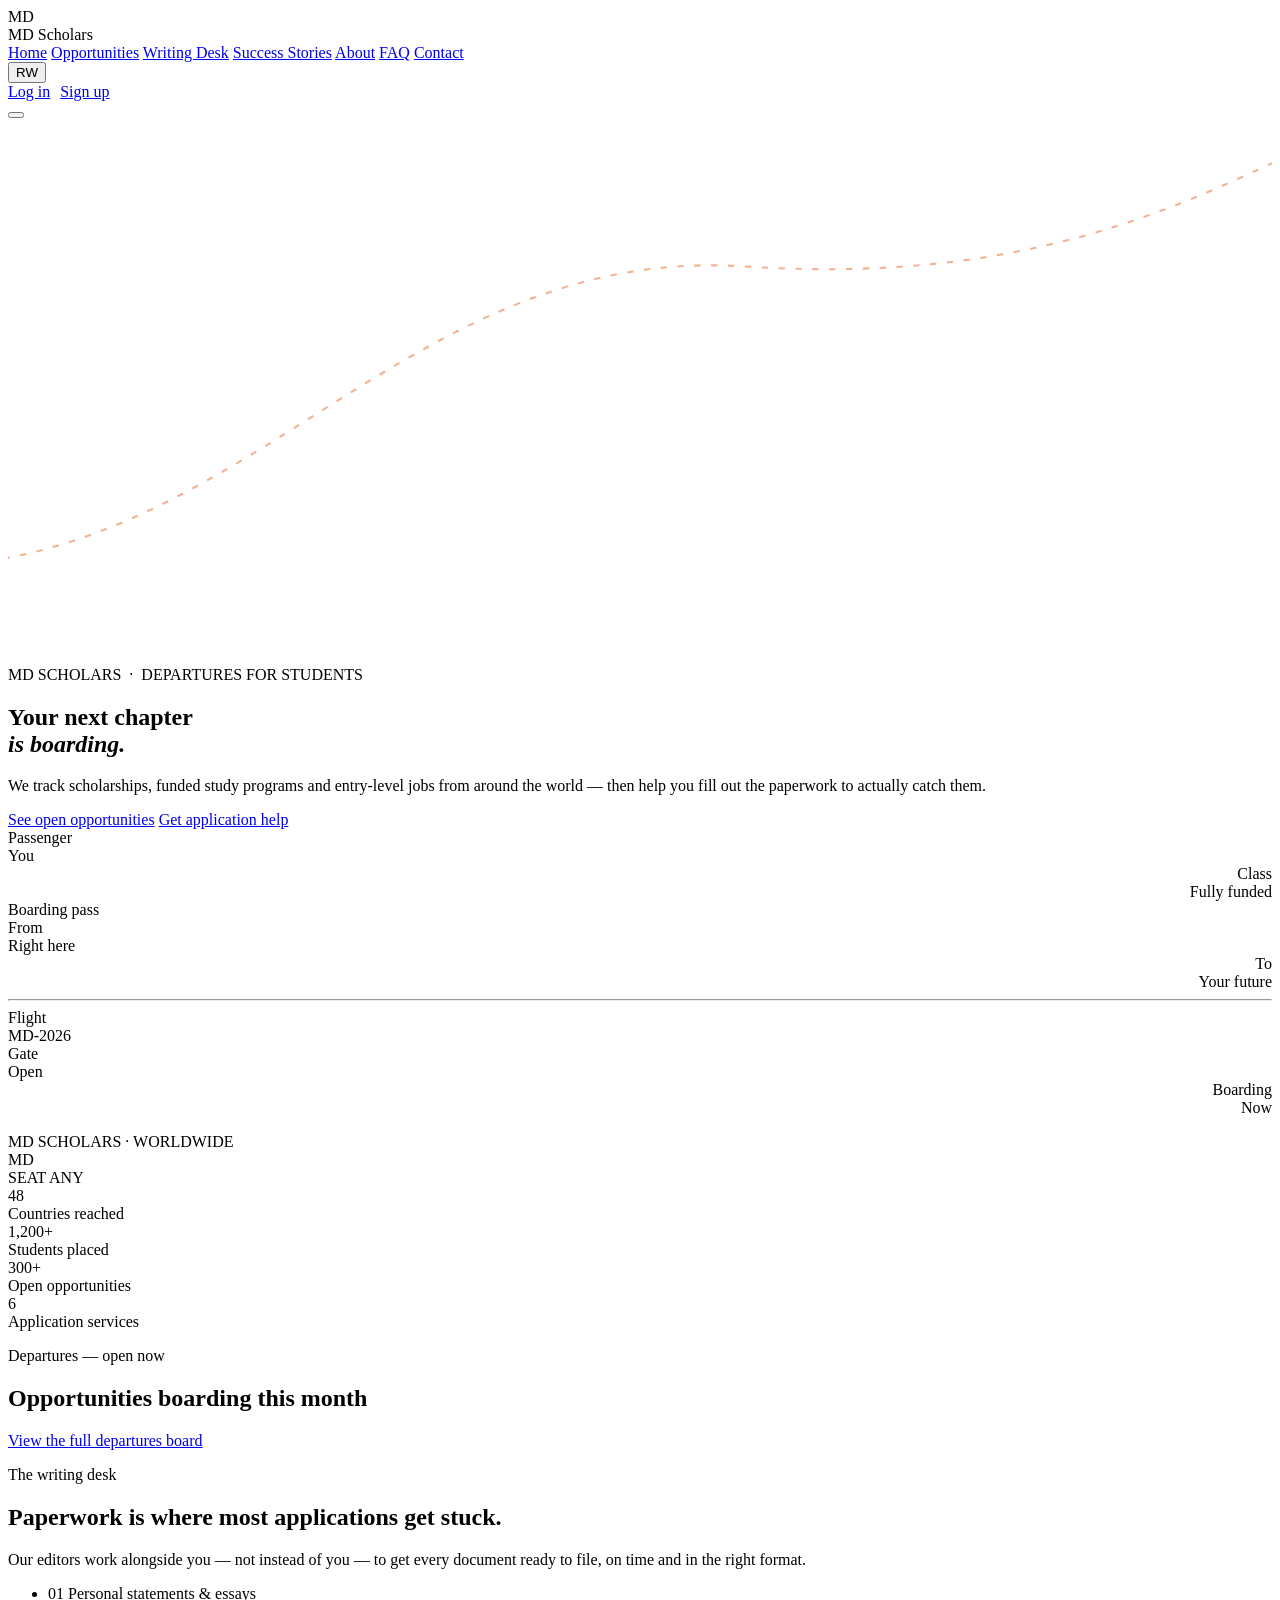
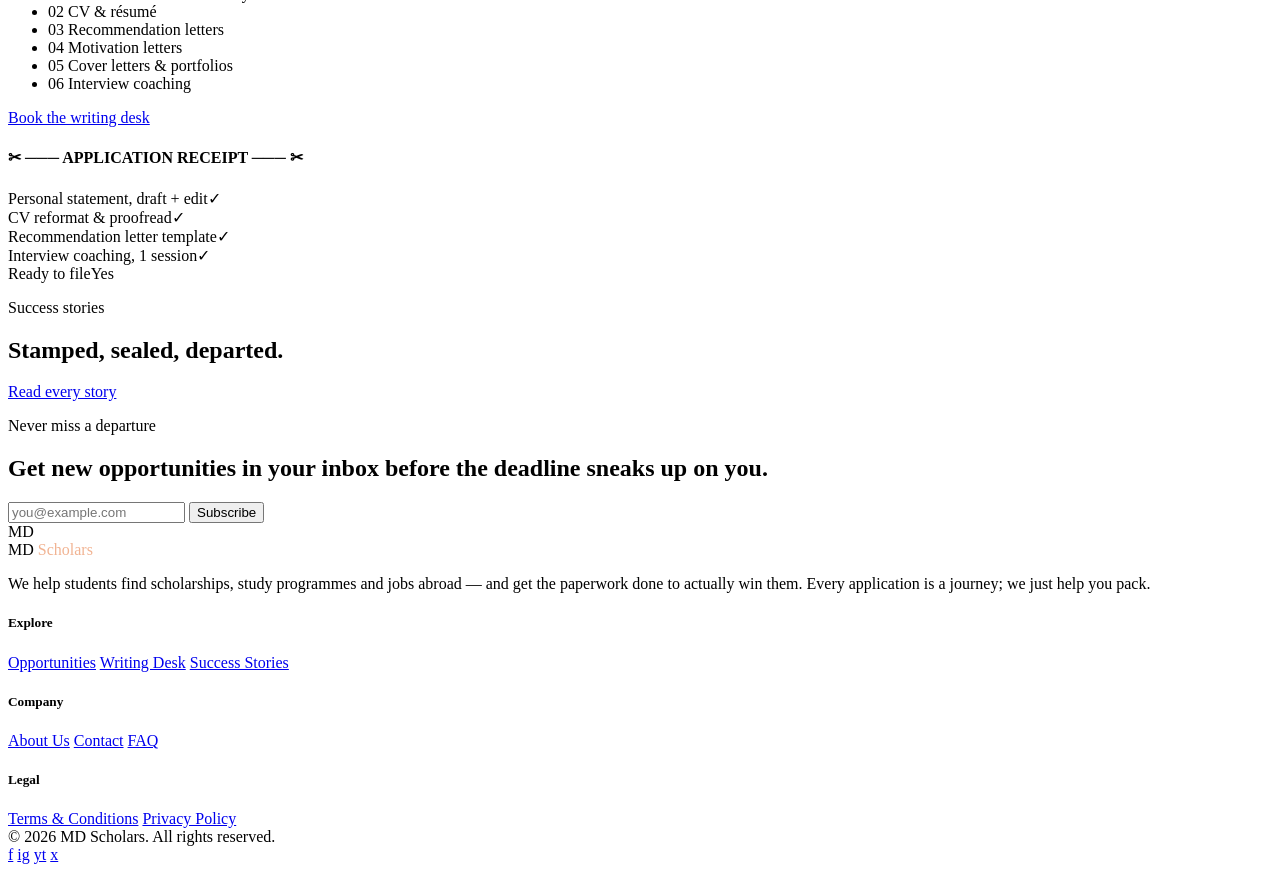
==== index.html @ bd96ed54 "Add files via upload" ====
<!DOCTYPE html>
<html lang="en">
<head>
<meta charset="UTF-8">
<meta name="viewport" content="width=device-width, initial-scale=1.0">
<title>MD Scholars — Your next chapter is boarding</title>
<meta name="description" content="MD Scholars tracks scholarships, funded study programmes and jobs from around the world, and helps you get the paperwork done to win them.">
<link rel="icon" href="assets/images/favicon.svg" type="image/svg+xml">
<link rel="preconnect" href="https://fonts.googleapis.com">
<link rel="preconnect" href="https://fonts.gstatic.com" crossorigin>
<link href="https://fonts.googleapis.com/css2?family=Special+Elite&family=IBM+Plex+Mono:wght@400;500;600&family=Work+Sans:wght@400;500;600;700;800&display=swap" rel="stylesheet">
<link rel="stylesheet" href="assets/css/styles.css">
</head>
<body>

<header class="site">
  <div class="nav">
    <div class="brand">
      <div class="postmark">MD</div>
      <div class="brand-name">MD <span>Scholars</span></div>
    </div>
    <nav class="links">
      <a href="index.html" class="active" data-i18n-en="Home" data-i18n-rw="Ahabanza">Home</a>
      <a href="opportunities.html" data-i18n-en="Opportunities" data-i18n-rw="Amahirwe">Opportunities</a>
      <a href="writing-desk.html" data-i18n-en="Writing Desk" data-i18n-rw="Ubufasha bwo Kwandika">Writing Desk</a>
      <a href="success-stories.html" data-i18n-en="Success Stories" data-i18n-rw="Inkuru z'Intsinzi">Success Stories</a>
      <a href="about.html" data-i18n-en="About" data-i18n-rw="Abo Turibo">About</a>
      <a href="faq.html" data-i18n-en="FAQ" data-i18n-rw="Ibibazo">FAQ</a>
      <a href="contact.html" data-i18n-en="Contact" data-i18n-rw="Twandikire">Contact</a>
    </nav>
    <div class="navbtns">
      <button class="lang-toggle" type="button" aria-label="Switch language"><span class="lang-label">RW</span></button>
      <span data-auth-slot style="display:flex; gap:10px; align-items:center;">
        <a class="btn btn-outline" href="login.html" data-i18n-en="Log in" data-i18n-rw="Injira">Log in</a>
        <a class="btn btn-solid" href="signup.html" data-i18n-en="Sign up" data-i18n-rw="Iyandikishe">Sign up</a>
      </span>
    </div>
    <button class="menu-toggle" aria-label="Menu" aria-expanded="false"><span></span><span></span><span></span></button>
  </div>
</header>

<section class="hero">
  <div class="flight-path" aria-hidden="true">
    <svg viewBox="0 0 1200 500" preserveAspectRatio="none"><path d="M-20,420 C 250,380 400,120 700,140 S 1150,60 1250,20" stroke="#F1B392" stroke-width="2" fill="none" stroke-dasharray="6 10"/></svg>
  </div>
  <div class="wrap">
    <div>
      <p class="eyebrow" data-i18n-en="MD SCHOLARS · DEPARTURES FOR STUDENTS" data-i18n-rw="MD SCHOLARS · URUGENDO RW'ABANYESHURI">MD SCHOLARS &nbsp;·&nbsp; DEPARTURES FOR STUDENTS</p>
      <h1><span data-i18n-en="Your next chapter" data-i18n-rw="Igice gikurikira">Your next chapter</span><br><em><span data-i18n-en="is boarding." data-i18n-rw="cyegereje kugenda.">is boarding.</span></em></h1>
      <p class="lead" data-i18n-en="We track scholarships, funded study programs and entry-level jobs from around the world — then help you fill out the paperwork to actually catch them." data-i18n-rw="Dukurikirana buruse, porogaramu z'amashuri zifashijwe n'imirimo y'intangiriro ku isi hose — hanyuma tukagufasha gutunganya inyandiko ukeneye kugira ngo ubone iyo mwanya.">We track scholarships, funded study programs and entry-level jobs from around the world — then help you fill out the paperwork to actually catch them.</p>
      <div class="ctas">
        <a href="opportunities.html" class="btn btn-solid" data-i18n-en="See open opportunities" data-i18n-rw="Reba amahirwe ahari">See open opportunities</a>
        <a href="writing-desk.html" class="btn btn-outline" data-i18n-en="Get application help" data-i18n-rw="Saba ubufasha">Get application help</a>
      </div>
    </div>
    <div class="ticket reveal">
      <div class="ticket-main">
        <div class="ticket-row">
          <div class="ticket-field"><div class="k">Passenger</div><div class="v">You</div></div>
          <div class="ticket-field" style="text-align:right"><div class="k">Class</div><div class="v">Fully funded</div></div>
        </div>
        <div class="ticket-title">Boarding pass</div>
        <div class="ticket-row" style="margin-bottom:6px;">
          <div class="ticket-field"><div class="k">From</div><div class="v">Right here</div></div>
          <div class="ticket-field" style="text-align:right"><div class="k">To</div><div class="v">Your future</div></div>
        </div>
        <hr>
        <div class="ticket-row">
          <div class="ticket-field"><div class="k">Flight</div><div class="v">MD‑2026</div></div>
          <div class="ticket-field"><div class="k">Gate</div><div class="v">Open</div></div>
          <div class="ticket-field" style="text-align:right"><div class="k">Boarding</div><div class="v">Now</div></div>
        </div>
        <div class="ticket-barcode" style="margin-top:16px;"></div>
      </div>
      <div class="ticket-stub">
        <div class="vert">MD SCHOLARS · WORLDWIDE</div>
        <div class="stub-code">MD</div>
        <div class="vert">SEAT ANY</div>
      </div>
    </div>
  </div>
</section>

<section class="stats">
  <div class="wrap">
    <div class="stat"><div class="num">48</div><div class="lbl" data-i18n-en="Countries reached" data-i18n-rw="Ibihugu twagezemo">Countries reached</div></div>
    <div class="stat"><div class="num">1,200+</div><div class="lbl" data-i18n-en="Students placed" data-i18n-rw="Abanyeshuri twashyize">Students placed</div></div>
    <div class="stat"><div class="num">300+</div><div class="lbl" data-i18n-en="Open opportunities" data-i18n-rw="Amahirwe ahari">Open opportunities</div></div>
    <div class="stat"><div class="num">6</div><div class="lbl" data-i18n-en="Application services" data-i18n-rw="Serivisi zo gusaba">Application services</div></div>
  </div>
</section>

<section id="opportunities">
  <div class="wrap">
    <div class="sec-head reveal">
      <p class="eyebrow" data-i18n-en="Departures — open now" data-i18n-rw="Ingendo — zitangiye ubu">Departures — open now</p>
      <h2 data-i18n-en="Opportunities boarding this month" data-i18n-rw="Amahirwe ateganijwe uku kwezi">Opportunities boarding this month</h2>
    </div>
    <div class="board" data-opp-grid data-limit="6"></div>
    <div class="board-cta reveal">
      <a href="opportunities.html" class="btn btn-outline" style="border-color:var(--ink)" data-i18n-en="View the full departures board" data-i18n-rw="Reba amahirwe yose">View the full departures board</a>
    </div>
  </div>
</section>

<section class="desk" id="writing-desk">
  <div class="wrap">
    <div>
      <p class="eyebrow on-dark">The writing desk</p>
      <h2>Paperwork is where most applications get stuck.</h2>
      <p class="lead">Our editors work alongside you — not instead of you — to get every document ready to file, on time and in the right format.</p>
      <ul class="service-list">
        <li><span class="n">01</span> Personal statements &amp; essays</li>
        <li><span class="n">02</span> CV &amp; résumé</li>
        <li><span class="n">03</span> Recommendation letters</li>
        <li><span class="n">04</span> Motivation letters</li>
        <li><span class="n">05</span> Cover letters &amp; portfolios</li>
        <li><span class="n">06</span> Interview coaching</li>
      </ul>
      <a href="writing-desk.html" class="btn btn-solid">Book the writing desk</a>
    </div>
    <div class="receipt reveal">
      <h4>✂ ─── APPLICATION RECEIPT ─── ✂</h4>
      <div class="line"><span>Personal statement, draft + edit</span><span>✓</span></div>
      <div class="line"><span>CV reformat &amp; proofread</span><span>✓</span></div>
      <div class="line"><span>Recommendation letter template</span><span>✓</span></div>
      <div class="line"><span>Interview coaching, 1 session</span><span>✓</span></div>
      <div class="total"><span>Ready to file</span><span>Yes</span></div>
    </div>
  </div>
</section>

<section class="stories" id="stories">
  <div class="wrap">
    <div class="sec-head center reveal">
      <p class="eyebrow center">Success stories</p>
      <h2>Stamped, sealed, departed.</h2>
    </div>
    <div class="story-grid" data-story-grid data-limit="3"></div>
    <div class="board-cta reveal">
      <a href="success-stories.html" class="btn btn-outline" style="border-color:var(--ink)">Read every story</a>
    </div>
  </div>
</section>

<section class="departures">
  <div class="wrap">
    <div class="board-frame reveal">
      <div>
        <p class="eyebrow on-dark">Never miss a departure</p>
        <h2>Get new opportunities in your inbox before the deadline sneaks up on you.</h2>
      </div>
      <div>
        <form class="subscribe js-newsletter" novalidate>
          <input type="email" placeholder="you@example.com" required>
          <button class="btn btn-solid" type="submit">Subscribe</button>
        </form>
        <div class="form-msg"></div>
      </div>
    </div>
  </div>
</section>

<footer id="about">
  <div class="wrap">
    <div class="foot-grid">
      <div class="foot-brand">
        <div class="brand">
          <div class="postmark">MD</div>
          <div class="brand-name">MD <span style="color:#F1B392;">Scholars</span></div>
        </div>
        <p>We help students find scholarships, study programmes and jobs abroad — and get the paperwork done to actually win them. Every application is a journey; we just help you pack.</p>
      </div>
      <div class="foot-col">
        <h5>Explore</h5>
        <a href="opportunities.html">Opportunities</a>
        <a href="writing-desk.html">Writing Desk</a>
        <a href="success-stories.html">Success Stories</a>
      </div>
      <div class="foot-col">
        <h5>Company</h5>
        <a href="about.html">About Us</a>
        <a href="contact.html">Contact</a>
        <a href="faq.html">FAQ</a>
      </div>
      <div class="foot-col">
        <h5>Legal</h5>
        <a href="terms.html">Terms &amp; Conditions</a>
        <a href="privacy.html">Privacy Policy</a>
      </div>
    </div>
    <div class="foot-bottom">
      <span>© <span data-year>2026</span> MD Scholars. All rights reserved.</span>
      <div class="socials" aria-label="Social links">
        <a href="#" aria-label="Facebook">f</a>
        <a href="#" aria-label="Instagram">ig</a>
        <a href="#" aria-label="YouTube">yt</a>
        <a href="#" aria-label="X">x</a>
      </div>
    </div>
  </div>
</footer>

<script src="assets/js/data.js"></script>
<script src="assets/js/main.js"></script>
</body>
</html>
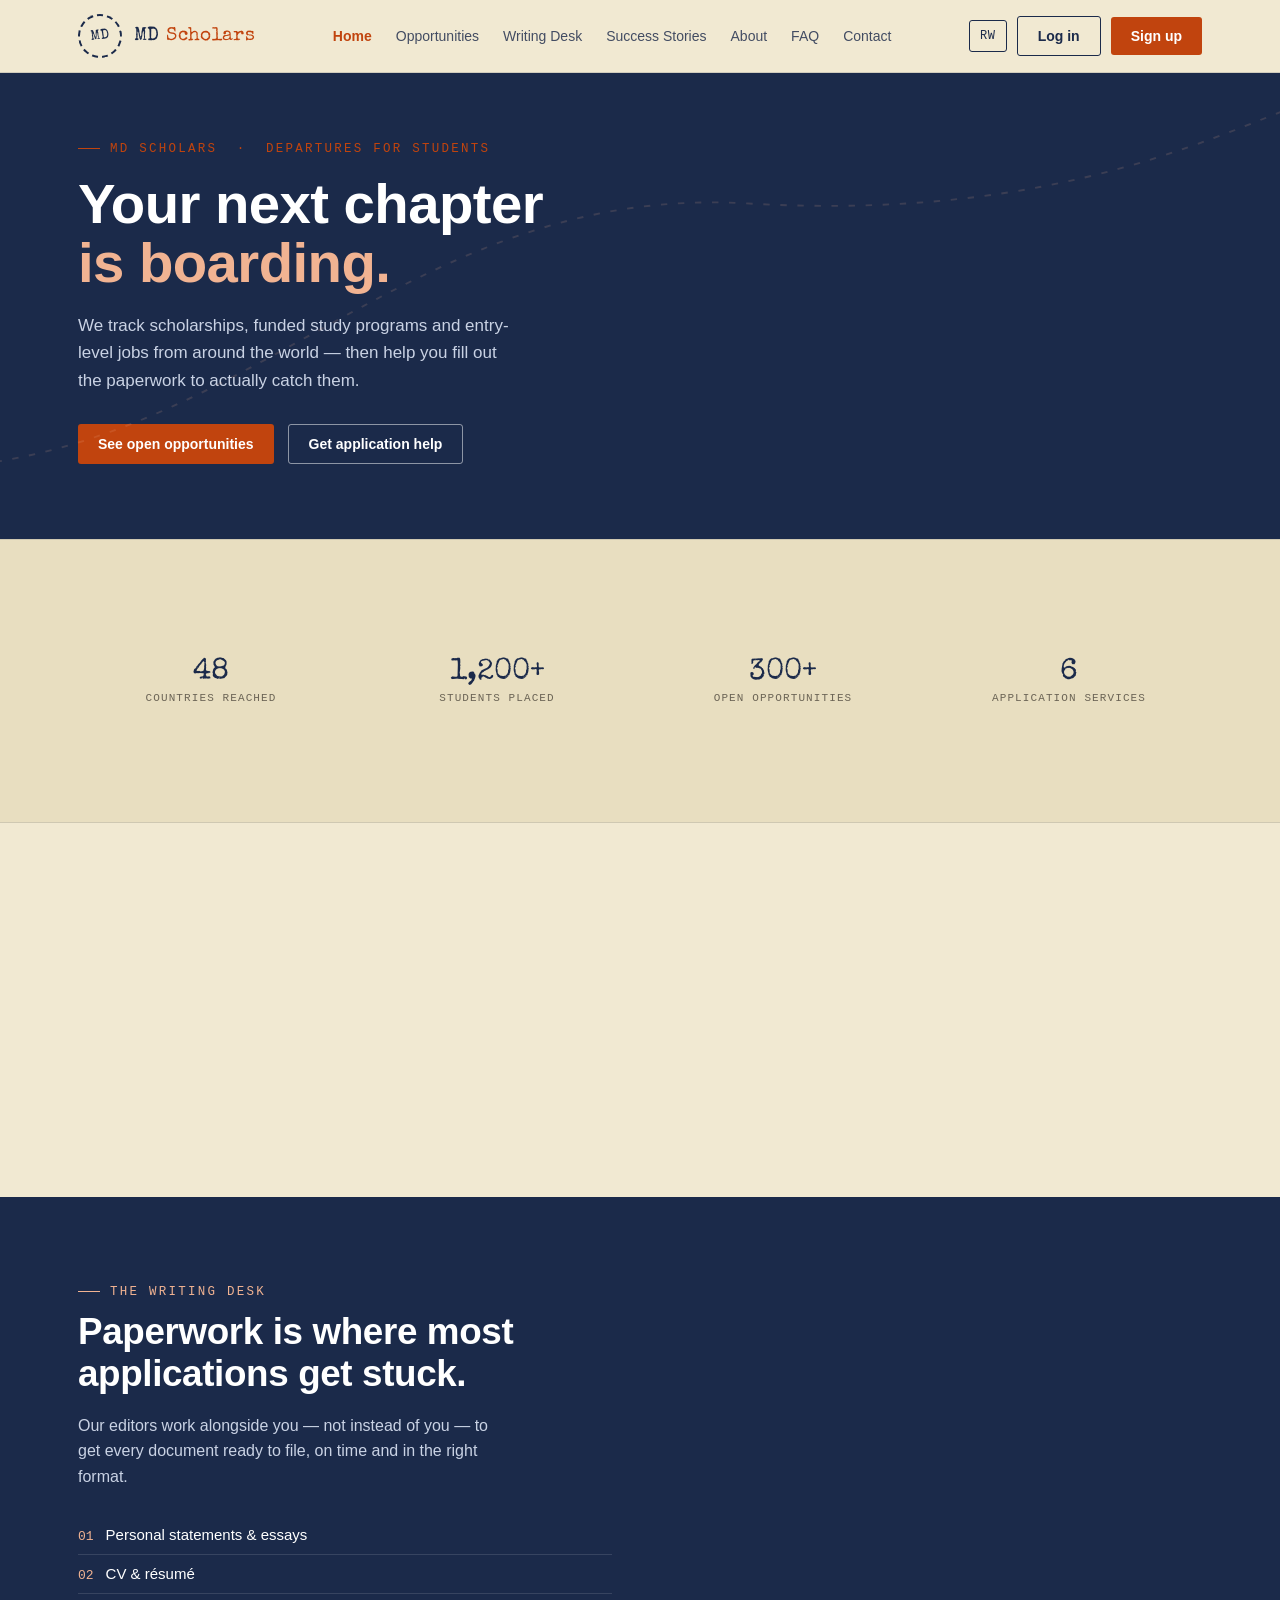
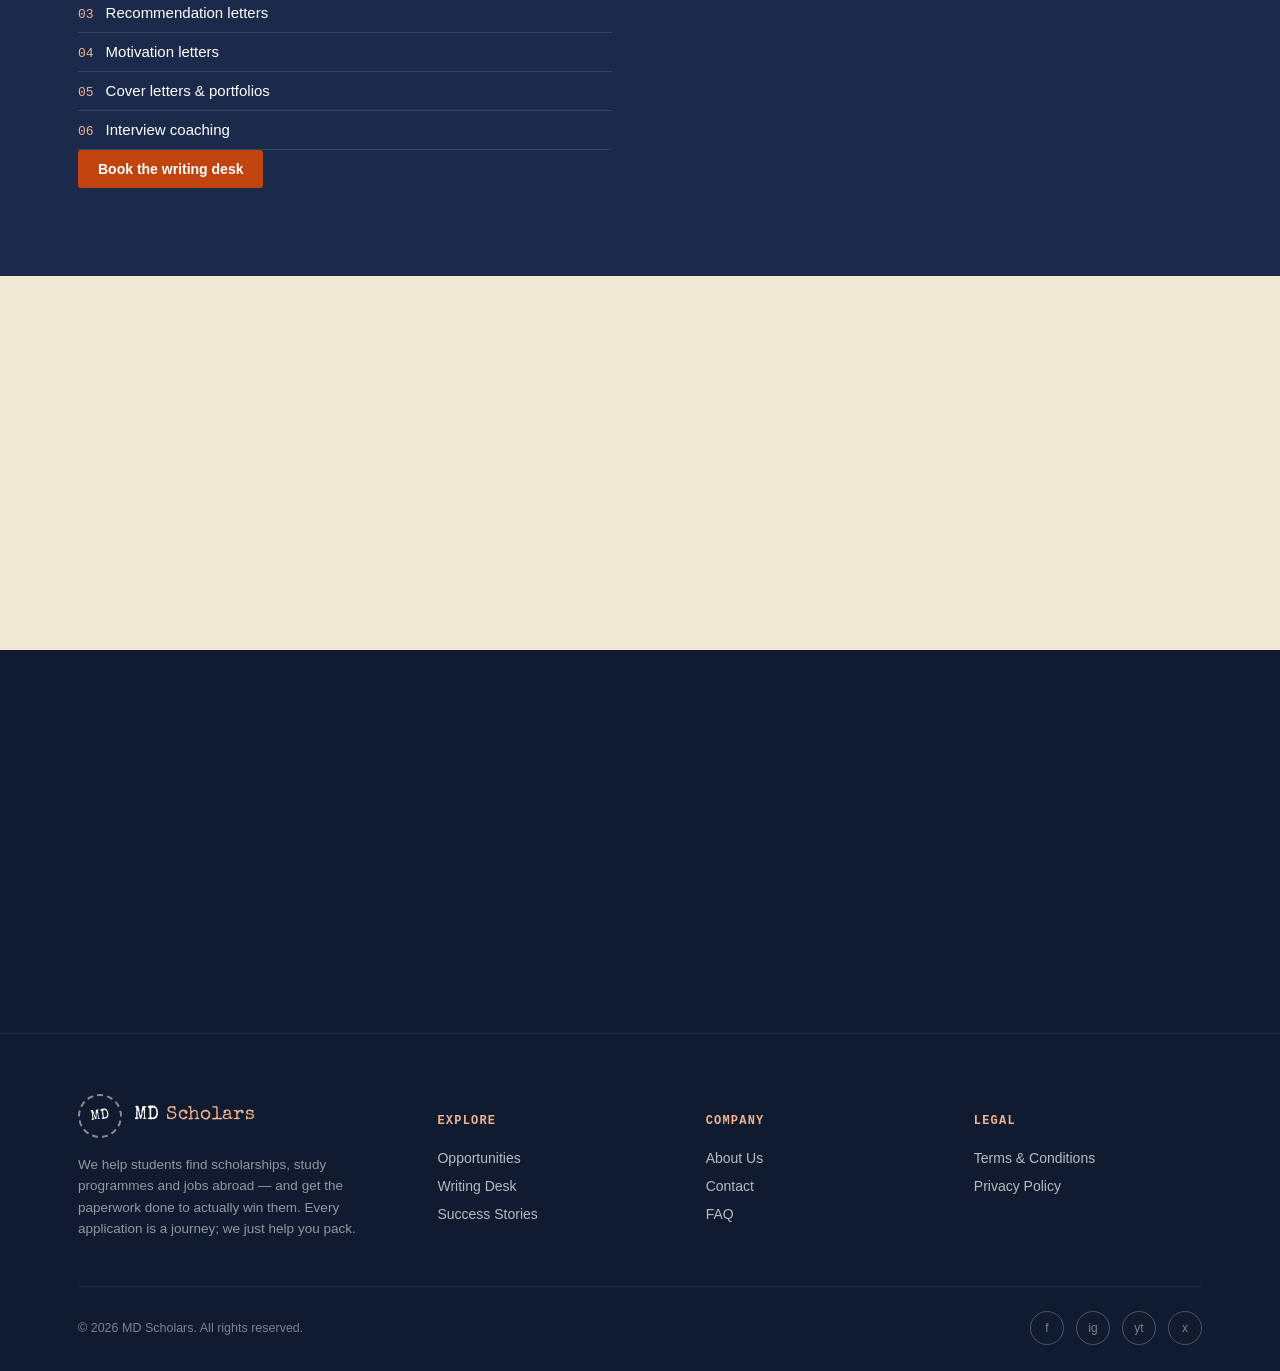
==== commit 7f58453e: "Update index.html" ====
--- a/index.html
+++ b/index.html
@@ -9,7 +9,7 @@
 <link rel="preconnect" href="https://fonts.googleapis.com">
 <link rel="preconnect" href="https://fonts.gstatic.com" crossorigin>
 <link href="https://fonts.googleapis.com/css2?family=Special+Elite&family=IBM+Plex+Mono:wght@400;500;600&family=Work+Sans:wght@400;500;600;700;800&display=swap" rel="stylesheet">
-<link rel="stylesheet" href="assets/css/styles.css">
+<link rel="stylesheet" href="css/styles.css">
 </head>
 <body>
 
--- a/css/styles.css
+++ b/css/styles.css
@@ -0,0 +1,398 @@
+/* ==========================================================
+   MD Scholars — shared stylesheet
+   Design concept: travel documents — boarding passes, visa
+   stamps, postmarks, carbon-copy receipts.
+   ========================================================== */
+
+:root{
+  --ink: #1B2A4A;
+  --ink-deep: #101B30;
+  --paper: #F1E9D2;
+  --paper-2: #E8DEC0;
+  --card: #FFFDF7;
+  --stamp: #C1440E;
+  --teal: #2F6F5E;
+  --line: #8A8267;
+  --ink-text: #24314F;
+  --muted: #6B6455;
+  --good: #2F6F5E;
+  --bad: #B23A2E;
+}
+
+*{ box-sizing: border-box; }
+html{ scroll-behavior: smooth; }
+body{
+  margin:0;
+  background: var(--paper);
+  color: var(--ink-text);
+  font-family: 'Work Sans', sans-serif;
+  -webkit-font-smoothing: antialiased;
+}
+h1,h2,h3,h4{ margin:0; font-weight: 800; letter-spacing: -0.01em; }
+p{ margin:0; }
+a{ color: inherit; text-decoration: none; }
+ul{ list-style:none; margin:0; padding:0; }
+.stamp-font{ font-family: 'Special Elite', cursive; }
+.mono{ font-family: 'IBM Plex Mono', monospace; }
+img{ max-width:100%; display:block; }
+button{ font-family:inherit; }
+
+.wrap{ max-width: 1180px; margin: 0 auto; padding: 0 28px; }
+.wrap-narrow{ max-width: 780px; margin: 0 auto; padding: 0 28px; }
+
+.eyebrow{
+  font-family: 'IBM Plex Mono', monospace;
+  font-size: 12.5px;
+  letter-spacing: .18em;
+  text-transform: uppercase;
+  color: var(--stamp);
+  display:flex; align-items:center; gap:10px;
+}
+.eyebrow::before{ content:""; width:22px; height:1px; background: var(--stamp); display:inline-block; }
+.eyebrow.center{ justify-content:center; }
+.eyebrow.on-dark{ color:#F1B392; }
+.eyebrow.on-dark::before{ background:#F1B392; }
+
+/* ============ NAV ============ */
+header.site{
+  position: sticky; top:0; z-index: 50;
+  background: rgba(241,233,210,0.92);
+  backdrop-filter: blur(6px);
+  border-bottom: 1px solid rgba(27,42,74,0.15);
+}
+.nav{
+  display:flex; align-items:center; justify-content:space-between;
+  padding: 14px 28px; max-width: 1180px; margin: 0 auto;
+  position:relative;
+}
+.brand{ display:flex; align-items:center; gap:12px; }
+.postmark{
+  width:44px; height:44px; border-radius:50%;
+  border: 2px dashed var(--ink);
+  display:flex; align-items:center; justify-content:center;
+  font-family:'Special Elite', cursive; font-size:14px; color: var(--ink);
+  transform: rotate(-8deg);
+  flex-shrink:0;
+}
+.brand-name{ font-family:'Special Elite', cursive; font-size: 19px; color: var(--ink); letter-spacing:.02em; }
+.brand-name span{ color: var(--stamp); }
+nav.links{ display:flex; align-items:center; gap: 24px; }
+nav.links a{
+  font-size: 14px; font-weight:500; color: var(--ink-text); opacity:.85;
+  position:relative; padding: 4px 0; white-space:nowrap;
+}
+nav.links a:hover, nav.links a.active{ opacity:1; }
+nav.links a.active{ color: var(--stamp); font-weight:600; }
+.btn{
+  display:inline-flex; align-items:center; gap:8px;
+  padding: 11px 20px; border-radius: 3px;
+  font-weight:600; font-size:14px; cursor:pointer; border:none;
+  transition: transform .15s ease, box-shadow .15s ease;
+}
+.btn-solid{ background: var(--stamp); color: #fff; }
+.btn-solid:hover{ transform: translateY(-2px); box-shadow: 0 6px 16px rgba(193,68,14,0.35); }
+.btn-outline{ background:transparent; border:1.5px solid var(--ink); color: var(--ink); }
+.btn-outline:hover{ background: var(--ink); color:#fff; }
+.btn-teal{ background: var(--teal); color:#fff; }
+.btn-teal:hover{ transform: translateY(-2px); box-shadow: 0 6px 16px rgba(47,111,94,0.35); }
+.btn-block{ width:100%; justify-content:center; }
+.btn[disabled]{ opacity:.55; cursor:not-allowed; transform:none !important; box-shadow:none !important; }
+.navbtns{ display:flex; gap:10px; align-items:center; }
+.lang-toggle{
+  font-family:'IBM Plex Mono', monospace; font-size:12px; letter-spacing:.05em;
+  border:1px solid var(--ink); border-radius:3px; background:transparent; color:var(--ink);
+  padding:8px 10px; cursor:pointer; display:flex; gap:6px;
+}
+.lang-toggle:hover{ background: var(--ink); color:#fff; }
+.menu-toggle{ display:none; background:none; border:none; cursor:pointer; padding:6px; }
+.menu-toggle span{ display:block; width:26px; height:2px; background:var(--ink); margin:5px 0; }
+
+/* ============ PAGE HERO (inner pages) ============ */
+.page-hero{ background: var(--ink); color:#fff; padding: 56px 0; }
+.page-hero h1{ color:#fff; font-size: clamp(1.9rem, 3.6vw, 2.7rem); margin: 12px 0 12px; }
+.page-hero p.lead{ color:#C9D2E4; max-width: 60ch; font-size:15.5px; line-height:1.6; }
+.breadcrumb{ font-family:'IBM Plex Mono', monospace; font-size:12px; color:#9FB0CC; margin-bottom:14px; }
+.breadcrumb a:hover{ color:#fff; }
+
+/* ============ HERO (home) ============ */
+.hero{ background: var(--ink); color: #fff; padding: 64px 0 0; position:relative; overflow:hidden; }
+.hero .wrap{ display:grid; grid-template-columns: 1.1fr .9fr; gap: 56px; align-items:center; padding-bottom: 70px;}
+.hero h1{ font-size: clamp(2.4rem, 4.4vw, 3.6rem); line-height: 1.05; color:#fff; margin: 18px 0 20px; }
+.hero h1 em{ font-style:normal; color: #F1B392; }
+.hero p.lead{ font-size: 17px; line-height:1.6; color: #C9D2E4; max-width: 46ch; margin-bottom: 30px; }
+.hero .ctas{ display:flex; gap:14px; flex-wrap:wrap; }
+.hero .btn-outline{ border-color: rgba(255,255,255,0.5); color:#fff; }
+.hero .btn-outline:hover{ background:#fff; color:var(--ink); }
+
+.ticket{
+  background: var(--card); color: var(--ink-text); border-radius: 10px; position: relative;
+  box-shadow: 0 30px 60px rgba(0,0,0,0.35); display:grid; grid-template-columns: 1fr 108px;
+  transform: rotate(2deg);
+}
+.ticket-main{ padding: 26px 24px; }
+.ticket-stub{
+  background: var(--ink); color:#fff; padding: 24px 14px;
+  display:flex; flex-direction:column; align-items:center; justify-content:space-between;
+  border-left: 2px dashed rgba(255,255,255,0.35); position:relative;
+}
+.ticket-stub .vert{ writing-mode: vertical-rl; font-family:'IBM Plex Mono', monospace; font-size: 11px; letter-spacing:.15em; text-transform:uppercase; color: rgba(255,255,255,0.7); }
+.ticket-row{ display:flex; justify-content:space-between; gap: 14px; margin-bottom: 16px; }
+.ticket-field .k{ font-family:'IBM Plex Mono', monospace; font-size: 10.5px; letter-spacing:.12em; text-transform:uppercase; color: var(--muted); margin-bottom:4px; }
+.ticket-field .v{ font-weight:700; font-size: 14.5px; color: var(--ink); }
+.ticket-title{ font-family:'Special Elite', cursive; font-size: 15px; color: var(--stamp); margin: 4px 0 2px; }
+.ticket hr{ border:none; border-top: 1px dashed var(--line); margin: 14px 0; }
+.ticket-barcode{ height: 34px; background: repeating-linear-gradient(90deg, var(--ink) 0 2px, transparent 2px 5px, var(--ink) 5px 6px, transparent 6px 10px); opacity:.85; border-radius:2px; }
+.stub-code{ font-family:'Special Elite', cursive; font-size: 28px; }
+.flight-path{ position:absolute; inset:0; overflow:hidden; pointer-events:none; opacity:.15;}
+.flight-path svg{ width:100%; height:100%; }
+
+/* ============ STAT STRIP ============ */
+.stats{ background: var(--paper-2); border-bottom: 1px solid rgba(27,42,74,0.12); border-top: 1px solid rgba(27,42,74,0.12); }
+.stats .wrap{ display:grid; grid-template-columns: repeat(4,1fr); gap: 20px; padding: 30px 28px; }
+.stat{ text-align:center; }
+.stat .num{ font-family:'Special Elite', cursive; font-size: 30px; color: var(--ink); }
+.stat .lbl{ font-family:'IBM Plex Mono', monospace; font-size: 11px; letter-spacing:.1em; text-transform:uppercase; color: var(--muted); margin-top: 4px; }
+
+/* ============ SECTIONS ============ */
+section{ padding: 88px 0; }
+section.tight{ padding: 56px 0; }
+.sec-head{ max-width: 640px; margin-bottom: 46px; }
+.sec-head.center{ margin-left:auto; margin-right:auto; text-align:center; }
+.sec-head h2{ font-size: clamp(1.7rem,3vw,2.3rem); margin-top: 12px; color: var(--ink); }
+
+/* ============ OPPORTUNITIES ============ */
+.filter-bar{
+  display:flex; gap:14px; flex-wrap:wrap; align-items:center;
+  background: var(--card); border: 1px solid rgba(27,42,74,0.15); border-radius: 8px;
+  padding: 16px 18px; margin-bottom: 34px;
+}
+.filter-bar input[type="search"]{
+  flex: 1 1 220px; padding: 11px 14px; border-radius:4px; border:1px solid rgba(27,42,74,0.25);
+  font-family:'Work Sans', sans-serif; font-size:14px; background: var(--paper); color: var(--ink-text);
+}
+.filter-bar select{
+  padding: 11px 12px; border-radius:4px; border:1px solid rgba(27,42,74,0.25);
+  font-family:'IBM Plex Mono', monospace; font-size:13px; background: var(--paper); color: var(--ink-text);
+}
+.filter-count{ font-family:'IBM Plex Mono', monospace; font-size:12.5px; color: var(--muted); margin-bottom:20px; }
+
+.board{ display:grid; grid-template-columns: repeat(3, 1fr); gap: 26px; }
+.opp-card{
+  background: var(--card); border-radius: 8px; overflow:hidden; border: 1px solid rgba(27,42,74,0.12);
+  display:flex; flex-direction:column; transition: transform .25s ease, box-shadow .25s ease;
+}
+.opp-card:hover{ transform: translateY(-6px); box-shadow: 0 18px 34px rgba(27,42,74,0.16); }
+.opp-top{ display:flex; justify-content:space-between; align-items:center; padding: 16px 18px; border-bottom: 1px dashed var(--line); }
+.opp-code{ font-family:'IBM Plex Mono', monospace; font-weight:600; font-size:13px; color:var(--ink); background: var(--paper-2); padding:4px 9px; border-radius:3px; letter-spacing:.06em; }
+.opp-tag{ font-family:'IBM Plex Mono', monospace; font-size:11px; text-transform:uppercase; letter-spacing:.08em; color: var(--teal); }
+.opp-body{ padding: 18px; flex:1; display:flex; flex-direction:column; }
+.opp-body h3{ font-size:17px; line-height:1.3; margin-bottom:10px; color:var(--ink); }
+.opp-body p{ font-size:14px; color:var(--muted); line-height:1.55; margin-bottom:18px; }
+.opp-foot{ margin-top:auto; display:flex; justify-content:space-between; align-items:center; padding-top:14px; border-top:1px dashed var(--line); gap:10px; }
+.opp-deadline{ font-family:'IBM Plex Mono', monospace; font-size:12px; color:var(--stamp); }
+.opp-link{ font-size:13px; font-weight:600; color:var(--ink); white-space:nowrap; }
+.opp-link::after{ content:" →"; }
+.board-cta{ text-align:center; margin-top: 44px; }
+.empty-state{ text-align:center; padding: 60px 20px; color: var(--muted); font-family:'IBM Plex Mono', monospace; font-size:14px; border: 1px dashed var(--line); border-radius:8px; background: var(--card); }
+
+/* ============ DETAIL PAGE ============ */
+.detail-wrap{ display:grid; grid-template-columns: 1.5fr 1fr; gap: 46px; align-items:start; }
+.detail-card{ background: var(--card); border:1px solid rgba(27,42,74,0.15); border-radius:10px; padding: 30px; }
+.detail-card h1{ font-size: clamp(1.5rem,2.6vw,2rem); color: var(--ink); margin: 8px 0 16px; }
+.detail-meta{ display:flex; gap:10px; flex-wrap:wrap; margin-bottom:20px; }
+.badge{ font-family:'IBM Plex Mono', monospace; font-size:11.5px; padding:5px 10px; border-radius:3px; letter-spacing:.05em; text-transform:uppercase; }
+.badge.country{ background: var(--paper-2); color: var(--ink); }
+.badge.tag{ background: rgba(47,111,94,0.12); color: var(--teal); }
+.badge.deadline{ background: rgba(193,68,14,0.1); color: var(--stamp); }
+.detail-card p.desc{ font-size:15px; line-height:1.7; color: var(--ink-text); margin-bottom: 22px; }
+.detail-card h3{ font-size:15px; color:var(--ink); margin-bottom:12px; }
+.req-list{ margin-bottom: 26px; }
+.req-list li{ display:flex; gap:10px; font-size:14px; padding:8px 0; border-bottom:1px dashed var(--line); }
+.req-list li::before{ content:"✓"; color: var(--teal); font-weight:700; }
+.side-ticket{ position:sticky; top: 96px; }
+
+/* ============ WRITING DESK ============ */
+.desk{ background: var(--ink); color:#fff; }
+.desk .wrap{ display:grid; grid-template-columns: 1fr 1fr; gap: 56px; align-items:center; }
+.desk h2{ color:#fff; font-size: clamp(1.7rem,3vw,2.3rem); margin: 12px 0 18px; }
+.desk p.lead{ color:#C9D2E4; line-height:1.6; margin-bottom: 26px; max-width: 48ch; }
+.service-list li{ display:flex; align-items:baseline; gap:12px; padding: 10px 0; border-bottom:1px solid rgba(255,255,255,0.12); font-size:15px; }
+.service-list li .n{ font-family:'IBM Plex Mono', monospace; color:#F1B392; font-size:13px; }
+.receipt{
+  background: var(--card); color: var(--ink-text); border-radius: 6px; padding: 26px 26px 22px;
+  box-shadow: 0 24px 50px rgba(0,0,0,0.35); font-family:'IBM Plex Mono', monospace; transform: rotate(-1.5deg);
+}
+.receipt h4{ font-family:'Special Elite', cursive; font-size:16px; text-align:center; margin-bottom:16px; color:var(--ink); }
+.receipt .line{ display:flex; justify-content:space-between; font-size:13px; padding:7px 0; border-bottom: 1px dashed var(--line); }
+.receipt .total{ display:flex; justify-content:space-between; font-size:14px; padding-top:14px; margin-top:6px; font-weight:600; color:var(--stamp); }
+
+/* Service cards grid (writing-desk page) */
+.service-grid{ display:grid; grid-template-columns: repeat(3,1fr); gap:24px; }
+.service-card{ background: var(--card); border:1px solid rgba(27,42,74,0.12); border-radius:8px; padding:26px; }
+.service-card .n{ font-family:'IBM Plex Mono', monospace; color: var(--stamp); font-size:13px; }
+.service-card h3{ font-size:17px; color:var(--ink); margin: 10px 0 10px; }
+.service-card p{ font-size:14px; color: var(--muted); line-height:1.55; }
+
+/* ============ SUCCESS STORIES ============ */
+.story-grid{ display:grid; grid-template-columns: repeat(3,1fr); gap: 26px; }
+.story-card{ background: var(--card); border: 1px solid rgba(27,42,74,0.12); border-radius: 8px; padding: 26px 22px; position:relative; }
+.visa-stamp{
+  position:absolute; top:18px; right:18px; width:58px; height:58px; border-radius:50%;
+  border: 2px solid var(--teal); color: var(--teal); display:flex; align-items:center; justify-content:center;
+  text-align:center; font-family:'Special Elite', cursive; font-size: 10px; line-height:1.15; letter-spacing:.03em;
+  transform: rotate(12deg); opacity:.85;
+}
+.story-quote{ font-size: 14.5px; line-height:1.6; color: var(--ink-text); margin: 8px 0 22px; padding-right: 50px;}
+.story-who{ display:flex; align-items:center; gap:12px; border-top:1px dashed var(--line); padding-top:14px; }
+.story-avatar{ width:38px; height:38px; border-radius:50%; background:var(--ink); color:#fff; display:flex; align-items:center; justify-content:center; font-weight:700; font-size:14px; flex-shrink:0; }
+.story-name{ font-weight:700; font-size:14px; color:var(--ink); }
+.story-dest{ font-size:12.5px; color: var(--muted); }
+
+/* ============ CTA DEPARTURES / NEWSLETTER ============ */
+.departures{ background: var(--ink-deep); color:#fff; }
+.board-frame{
+  border: 1px solid rgba(255,255,255,0.18); border-radius: 8px; padding: 40px;
+  display:flex; align-items:center; justify-content:space-between; gap: 30px; flex-wrap:wrap;
+}
+.board-frame h2{ color:#fff; font-size: clamp(1.5rem,2.6vw,2rem); max-width: 26ch; }
+.subscribe{ display:flex; gap:10px; flex-wrap:wrap; align-items:flex-start; }
+.subscribe input{
+  font-family:'IBM Plex Mono', monospace; padding: 13px 16px; border-radius:3px; border:1px solid rgba(255,255,255,0.25);
+  background: rgba(255,255,255,0.06); color:#fff; font-size:14px; min-width:240px;
+}
+.subscribe input::placeholder{ color: rgba(255,255,255,0.45); }
+.form-msg{ font-family:'IBM Plex Mono', monospace; font-size:13px; margin-top:10px; display:none; }
+.form-msg.show{ display:block; }
+.form-msg.ok{ color:#8FD6BE; }
+.form-msg.err{ color:#F0A99A; }
+
+/* ============ GENERIC FORM CARD (contact / login / signup) ============ */
+.form-card{
+  background: var(--card); border:1px solid rgba(27,42,74,0.15); border-radius:10px; padding: 34px;
+  max-width: 520px; margin: 0 auto; position:relative;
+}
+.form-card .stamp-corner{
+  position:absolute; top:-16px; right:26px; width:60px; height:60px; border-radius:50%;
+  border:2px dashed var(--stamp); color:var(--stamp); display:flex; align-items:center; justify-content:center;
+  font-family:'Special Elite', cursive; font-size:10px; text-align:center; line-height:1.2; background:var(--paper);
+  transform:rotate(8deg);
+}
+.field{ margin-bottom: 18px; }
+.field label{ display:block; font-family:'IBM Plex Mono', monospace; font-size:11.5px; letter-spacing:.08em; text-transform:uppercase; color: var(--muted); margin-bottom:7px; }
+.field input, .field textarea, .field select{
+  width:100%; padding: 12px 14px; border-radius:4px; border:1px solid rgba(27,42,74,0.25);
+  font-family:'Work Sans', sans-serif; font-size:14.5px; background: var(--paper); color: var(--ink-text);
+}
+.field textarea{ resize:vertical; min-height:110px; }
+.field-error{ font-family:'IBM Plex Mono', monospace; font-size:12px; color: var(--bad); margin-top:6px; display:none; }
+.field.invalid input, .field.invalid textarea, .field.invalid select{ border-color: var(--bad); }
+.field.invalid .field-error{ display:block; }
+.form-row-2{ display:grid; grid-template-columns:1fr 1fr; gap:14px; }
+.form-foot-link{ text-align:center; font-size:13.5px; color: var(--muted); margin-top:18px; }
+.form-foot-link a{ color: var(--stamp); font-weight:600; }
+.check-row{ display:flex; align-items:flex-start; gap:10px; font-size:13px; color:var(--muted); margin-bottom:18px; }
+.check-row input{ margin-top:3px; }
+
+/* ============ FAQ ACCORDION ============ */
+.accordion{ border-top:1px solid rgba(27,42,74,0.15); }
+.acc-item{ border-bottom: 1px solid rgba(27,42,74,0.15); }
+.acc-q{
+  width:100%; text-align:left; background:none; border:none; cursor:pointer;
+  display:flex; justify-content:space-between; align-items:center; gap:16px;
+  padding: 20px 4px; font-size:15.5px; font-weight:600; color: var(--ink);
+}
+.acc-q .mark{ font-family:'IBM Plex Mono', monospace; color: var(--stamp); font-size:18px; flex-shrink:0; transition: transform .2s ease; }
+.acc-item.open .acc-q .mark{ transform: rotate(45deg); }
+.acc-a{ max-height:0; overflow:hidden; transition: max-height .25s ease; }
+.acc-a-inner{ padding: 0 4px 20px; font-size:14.5px; line-height:1.6; color: var(--muted); }
+
+/* ============ ABOUT PAGE ============ */
+.timeline{ position:relative; padding-left: 28px; border-left: 2px dashed var(--line); }
+.tl-item{ margin-bottom: 30px; position:relative; }
+.tl-item::before{ content:""; position:absolute; left:-35px; top:2px; width:12px; height:12px; border-radius:50%; background: var(--stamp); }
+.tl-year{ font-family:'IBM Plex Mono', monospace; color: var(--stamp); font-size:13px; margin-bottom:4px; }
+.tl-item h3{ font-size:16px; color: var(--ink); margin-bottom:6px; }
+.tl-item p{ font-size:14px; color: var(--muted); line-height:1.55; }
+
+.crew-grid{ display:grid; grid-template-columns: repeat(4,1fr); gap:22px; }
+.crew-card{ text-align:center; }
+.crew-photo{
+  width:100%; aspect-ratio:1; border-radius:50%; background: var(--ink); color:#fff; display:flex;
+  align-items:center; justify-content:center; font-family:'Special Elite',cursive; font-size:26px; margin-bottom:14px;
+}
+.crew-name{ font-weight:700; font-size:14.5px; color:var(--ink); }
+.crew-role{ font-size:12.5px; color:var(--muted); }
+
+/* ============ LEGAL / DOCUMENT PAGES ============ */
+.doc-page{ background: var(--card); border:1px solid rgba(27,42,74,0.15); border-radius:10px; padding: 40px; }
+.doc-page h2{ font-size:19px; color:var(--ink); margin: 28px 0 12px; }
+.doc-page h2:first-child{ margin-top:0; }
+.doc-page p, .doc-page li{ font-size:14.5px; line-height:1.7; color: var(--ink-text); margin-bottom: 12px; }
+.doc-page ul{ padding-left: 20px; list-style:disc; }
+.doc-updated{ font-family:'IBM Plex Mono', monospace; font-size:12.5px; color: var(--muted); margin-bottom: 30px; display:block; }
+
+/* ============ FOOTER ============ */
+footer{ background: var(--ink-deep); color: rgba(255,255,255,0.75); padding: 60px 0 26px; border-top: 1px solid rgba(255,255,255,0.08); }
+.foot-grid{ display:grid; grid-template-columns: 1.4fr 1fr 1fr 1fr; gap: 40px; margin-bottom: 46px; }
+.foot-brand .brand-name{ color:#fff; }
+.foot-brand .postmark{ border-color: rgba(255,255,255,0.5); color:#fff; }
+.foot-brand p{ font-size: 13.5px; line-height:1.6; margin-top: 16px; color: rgba(255,255,255,0.55); max-width: 40ch; }
+.foot-col h5{ font-family:'IBM Plex Mono', monospace; font-size:12px; letter-spacing:.1em; text-transform:uppercase; color:#F1B392; margin-bottom:16px; }
+.foot-col a{ display:block; font-size:14px; padding: 6px 0; color: rgba(255,255,255,0.7); }
+.foot-col a:hover{ color:#fff; }
+.foot-bottom{ display:flex; justify-content:space-between; align-items:center; flex-wrap:wrap; gap:14px; padding-top:24px; border-top:1px solid rgba(255,255,255,0.08); font-size:12.5px; color: rgba(255,255,255,0.45); }
+.socials{ display:flex; gap:12px; }
+.socials a{ width:34px; height:34px; border-radius:50%; border:1px solid rgba(255,255,255,0.25); display:flex; align-items:center; justify-content:center; font-size:12px;}
+.socials a:hover{ background:#fff; color:var(--ink); }
+
+/* ============ TOAST (mock auth / actions) ============ */
+.toast{
+  position: fixed; bottom: 26px; right: 26px; z-index: 200;
+  background: var(--ink); color:#fff; padding: 14px 20px; border-radius: 6px;
+  font-family:'IBM Plex Mono', monospace; font-size:13.5px; box-shadow: 0 12px 30px rgba(0,0,0,0.3);
+  transform: translateY(20px); opacity:0; pointer-events:none; transition: transform .25s ease, opacity .25s ease;
+  max-width: 320px; border-left: 4px solid var(--teal);
+}
+.toast.show{ transform: translateY(0); opacity:1; }
+.toast.err{ border-left-color: var(--bad); }
+
+/* ============ REVEAL ANIM ============ */
+.reveal{ opacity:0; transform: translateY(16px) scale(.99); transition: opacity .6s ease, transform .6s ease; }
+.reveal.in{ opacity:1; transform: translateY(0) scale(1); }
+
+@media (prefers-reduced-motion: reduce){
+  html{ scroll-behavior:auto; }
+  .reveal{ transition:none; opacity:1; transform:none; }
+}
+
+/* ============ RESPONSIVE ============ */
+@media (max-width: 980px){
+  .hero .wrap{ grid-template-columns: 1fr; }
+  .board, .story-grid, .service-grid, .crew-grid{ grid-template-columns: repeat(2,1fr); }
+  .desk .wrap, .detail-wrap{ grid-template-columns: 1fr; }
+  .foot-grid{ grid-template-columns: 1fr 1fr; }
+  .stats .wrap{ grid-template-columns: repeat(2,1fr); }
+  .side-ticket{ position:static; }
+}
+@media (max-width: 680px){
+  nav.links{ display:none; }
+  .navbtns .btn-outline{ display:none; }
+  .menu-toggle{ display:block; }
+  nav.links.open{
+    display:flex; flex-direction:column; align-items:flex-start; gap:4px;
+    position:absolute; top:64px; left:0; right:0; background:var(--paper);
+    padding:10px 28px 18px; border-bottom:1px solid rgba(27,42,74,0.15);
+  }
+  nav.links.open a{ padding: 10px 0; width:100%; }
+  .board, .story-grid, .service-grid, .crew-grid{ grid-template-columns: 1fr; }
+  .foot-grid{ grid-template-columns: 1fr; }
+  .ticket{ grid-template-columns: 1fr; transform:none; }
+  .ticket-stub{ flex-direction:row; border-left:none; border-top: 2px dashed rgba(255,255,255,0.35); }
+  .ticket-stub .vert{ writing-mode: horizontal-tb; }
+  .board-frame{ flex-direction:column; align-items:flex-start; }
+  .form-row-2{ grid-template-columns:1fr; }
+}
+
+a:focus-visible, button:focus-visible, input:focus-visible, select:focus-visible, textarea:focus-visible{
+  outline: 3px solid var(--teal); outline-offset: 2px;
+}
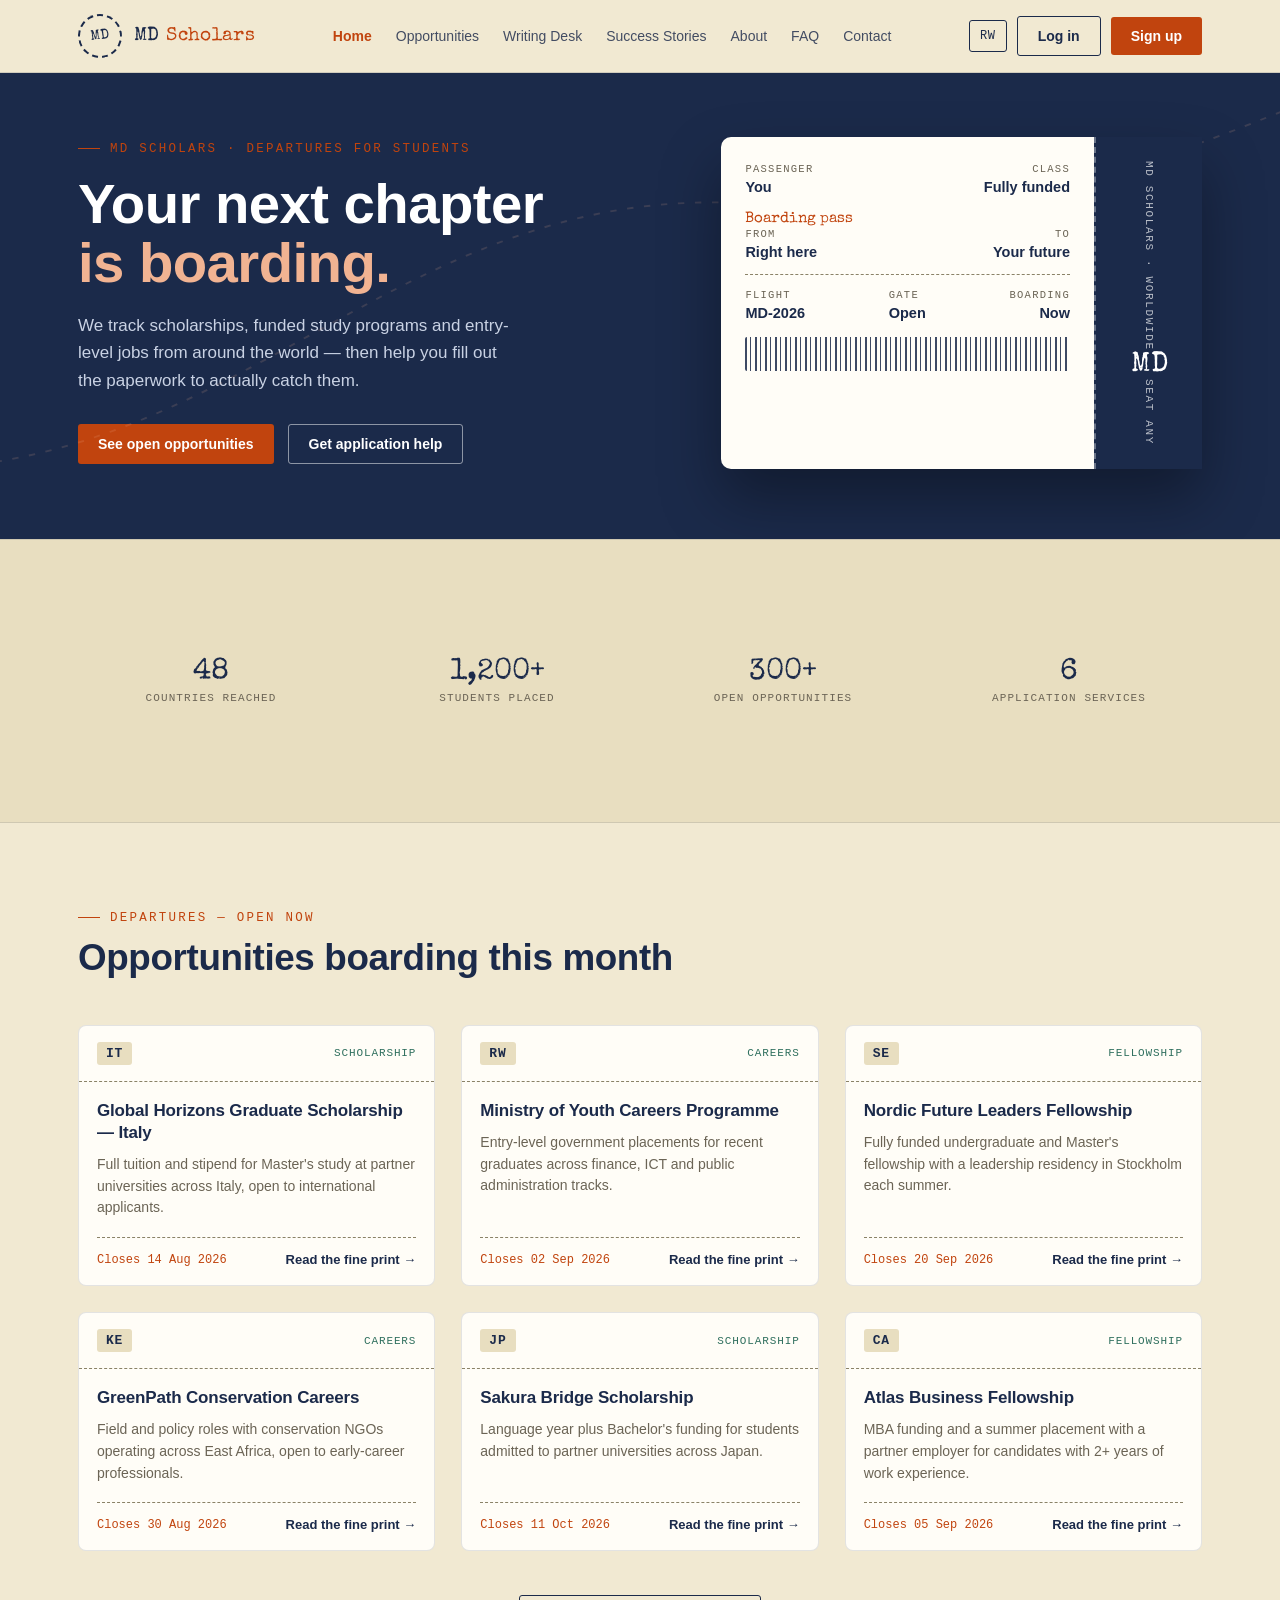
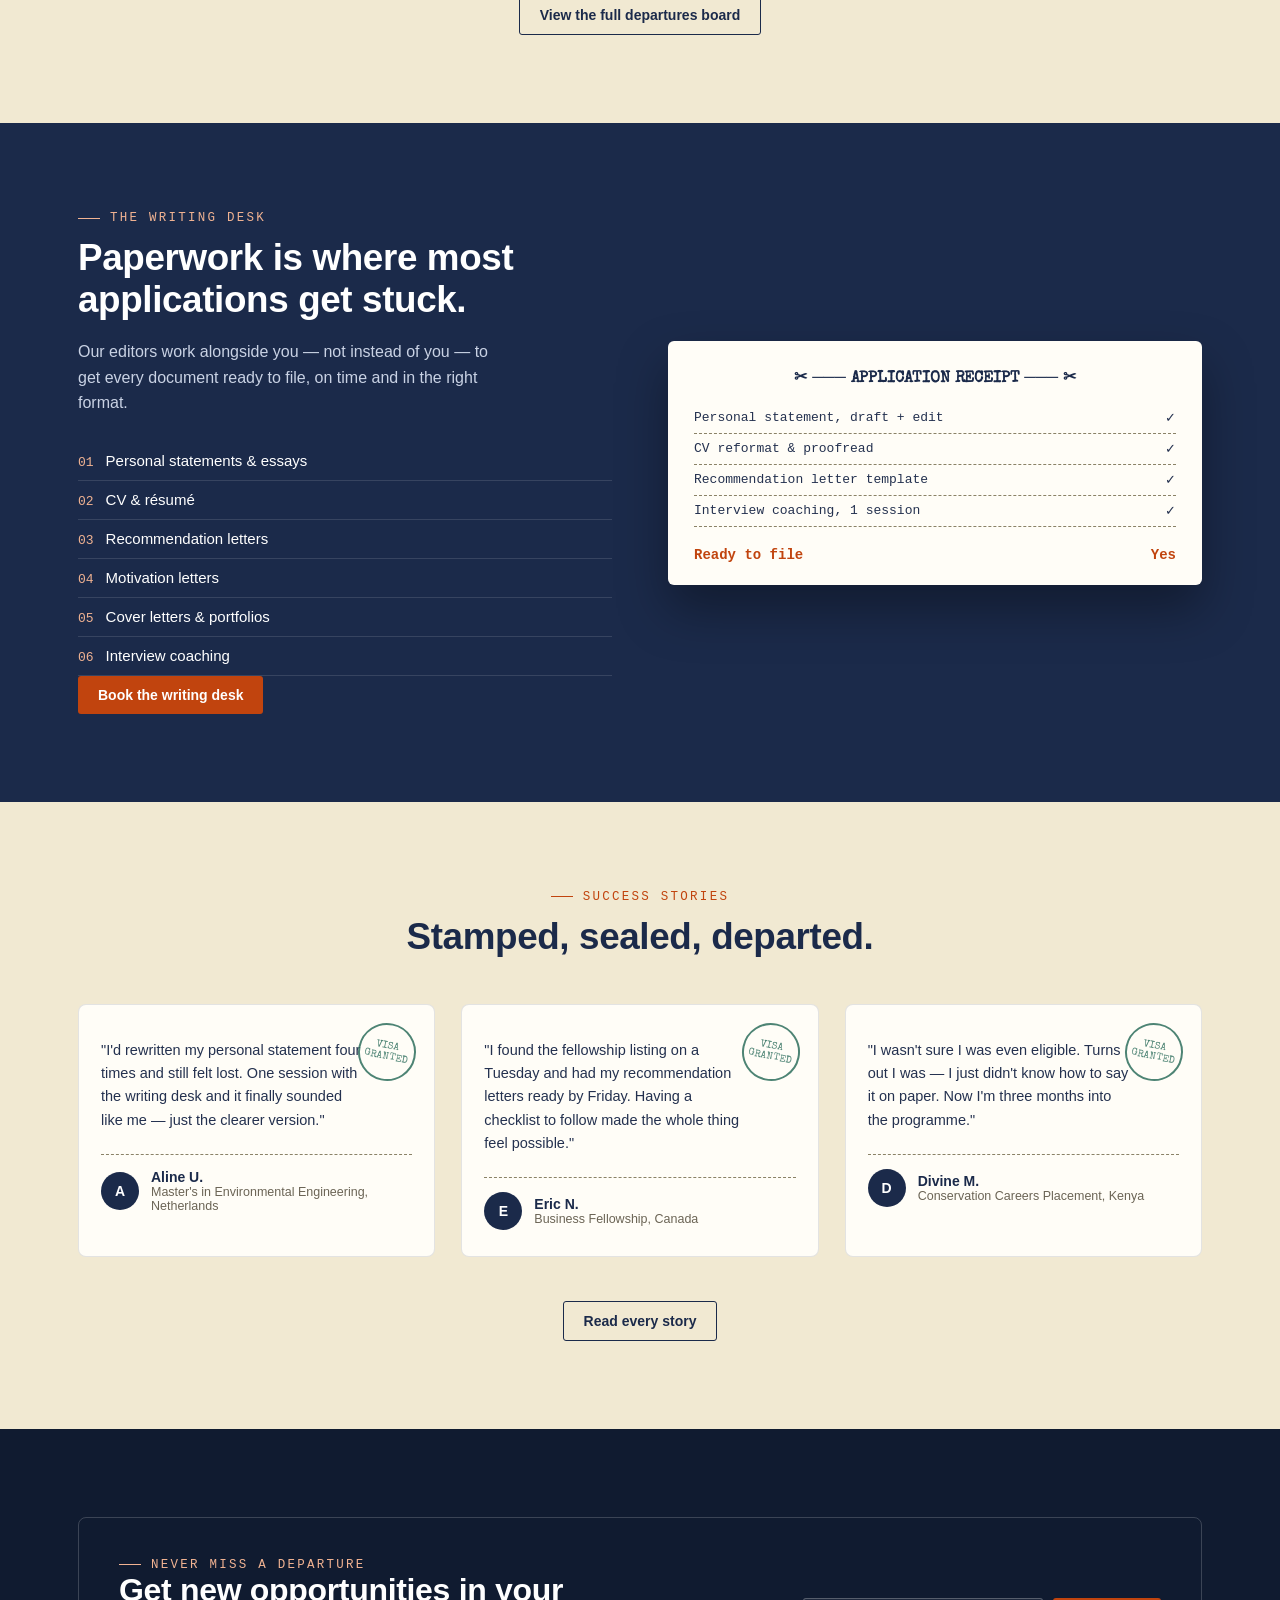
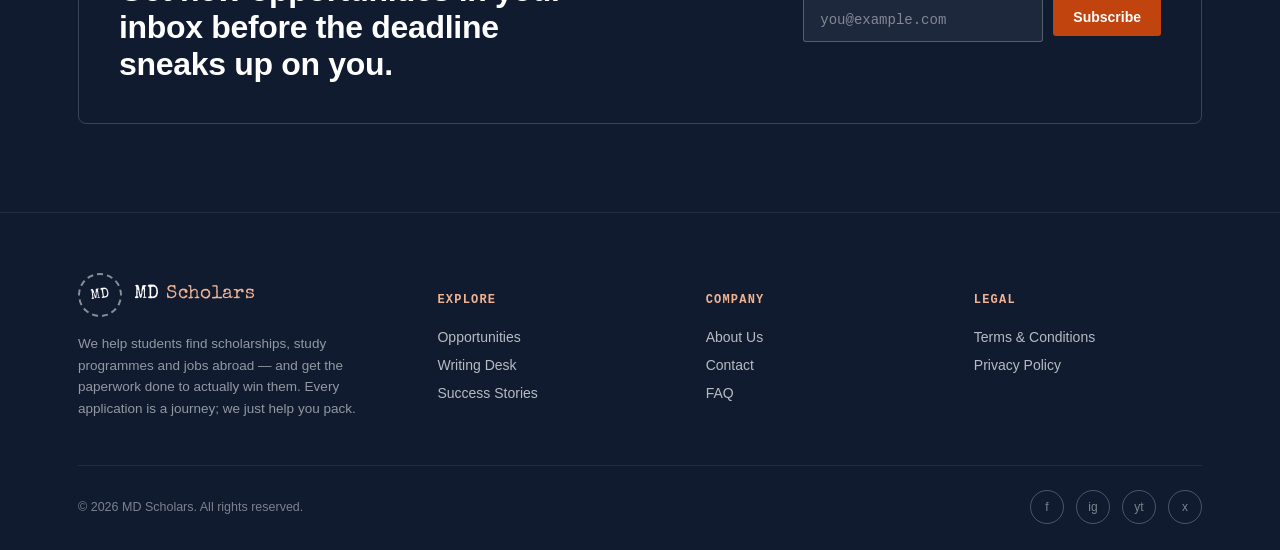
==== commit 9a2096c8: "Update index.html" ====
--- a/index.html
+++ b/index.html
@@ -201,7 +201,7 @@
   </div>
 </footer>
 
-<script src="assets/js/data.js"></script>
-<script src="assets/js/main.js"></script>
+<script src="js/data.js"></script>
+<script src="js/main.js"></script>
 </body>
 </html>
